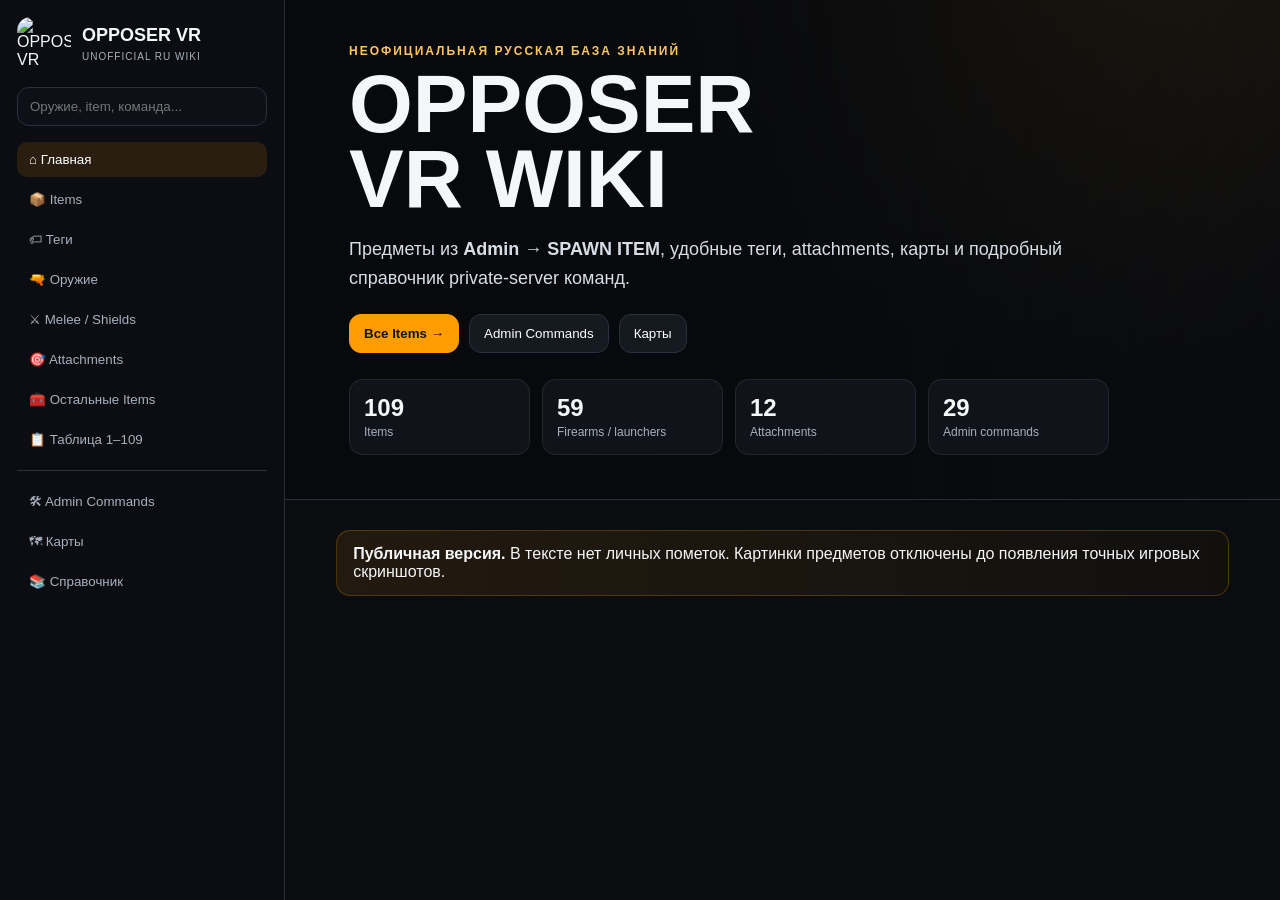
==== index.html @ bb2a06a8 "Add files via upload" ====
<!doctype html><html lang="ru"><head><meta charset="utf-8"><meta name="viewport" content="width=device-width,initial-scale=1"><meta name="description" content="Неофициальная русская OPPOSER VR Wiki: 109 items, теги, attachments, карты и подробный справочник Admin Commands."><title>OPPOSER VR Wiki</title><link rel="stylesheet" href="styles.css"></head><body>
<div class="mobilebar"><button id="menuBtn">☰</button><strong>OPPOSER VR WIKI</strong><input id="searchMobile" placeholder="Поиск"></div>
<div class="shell"><aside class="sidebar"><div class="brand"><img src="https://images.robipedia.com/icons/2886328901.png" alt="OPPOSER VR"><div><strong>OPPOSER VR</strong><small>UNOFFICIAL RU WIKI</small></div></div><button id="closeDrawer" class="btn mobile-close">Закрыть</button><div class="search"><input id="search" placeholder="Оружие, item, команда..."></div><nav class="nav"><button data-section="home">⌂ Главная</button><button data-section="items">📦 Items</button><button data-section="tags">🏷 Теги <span id="tagFilterBadge" class="nav-badge" hidden>0</span></button><button data-section="weapons">🔫 Оружие</button><button data-section="melee">⚔ Melee / Shields</button><button data-section="attachments">🎯 Attachments</button><button data-section="other">🧰 Остальные Items</button><button data-section="full">📋 Таблица 1–109</button><div class="sep"></div><button data-section="admin">🛠 Admin Commands</button><button data-section="maps">🗺 Карты</button><button data-section="guide">📚 Справочник</button></nav></aside><main class="main">
<section id="home" class="section active"><header class="hero"><div class="hero-content"><div class="kicker">НЕОФИЦИАЛЬНАЯ РУССКАЯ БАЗА ЗНАНИЙ</div><h1>OPPOSER<br>VR WIKI</h1><p class="lead">Предметы из <b>Admin → SPAWN ITEM</b>, удобные теги, attachments, карты и подробный справочник private-server команд.</p><div class="hero-actions"><button class="btn primary" data-goto="items">Все Items →</button><button class="btn" data-goto="admin">Admin Commands</button><button class="btn" data-goto="maps">Карты</button></div><div class="stats"><div class="stat"><b id="sTotal">109</b><span>Items</span></div><div class="stat"><b id="sFire">59</b><span>Firearms / launchers</span></div><div class="stat"><b id="sAttach">12</b><span>Attachments</span></div><div class="stat"><b id="sAdmin">29</b><span>Admin commands</span></div></div></div></header><div class="content"><div id="searchPanel" class="search-panel"><div class="section-head"><div><h2>Поиск</h2></div></div><div id="searchResults" class="grid"></div></div><div class="notice"><b>Публичная версия.</b> В тексте нет личных пометок. Картинки предметов отключены до появления точных игровых скриншотов.</div></div></section>
<section id="items" class="section"><div class="content"><div class="section-head"><div><h2>Все Items из SPAWN ITEM</h2><p>Быстрые теги работают как в ранней версии сайта: выбранные кнопки подсвечиваются оранжевым, а текущий фильтр всегда виден сверху.</p></div><div><b id="itemCount">109</b> найдено</div></div><div id="quickFilterBar" class="quick-filter-wrap"><div class="quick-filter-top"><div><b>Быстрые теги</b><div class="small muted">Можно выбрать несколько. Внутри одного типа работает ИЛИ, между типами — И.</div></div><button id="clearQuickFilters" class="btn btn-small">Сбросить</button></div><div id="categoryFilters" class="filters"></div><div id="detailFilters" class="filters secondary"></div><div id="quickFilterSummary" class="filter-summary"><span class="muted">Фильтр: Все items</span></div></div><div id="itemGrid" class="grid"></div></div></section>
<section id="tags" class="section"><div class="content"><div class="section-head"><div><h2>Все теги</h2><p>Та же система фильтра, но здесь отображаются все категории и подтипы сразу.</p></div></div><div id="tagPanel" class="quick-filter-wrap"><div class="quick-filter-top"><div><b>Выбрано</b><div id="selectedTagsText" class="small muted">ничего — показываются все items</div></div><button id="clearTagsPage" class="btn btn-small">Сбросить всё</button></div><div id="allTagCloud" class="tag-cloud"></div></div><div class="section-head"><div><h2 id="tagResultTitle" style="font-size:26px">Все предметы</h2></div><div><b id="tagResultCount">109 шт.</b></div></div><div id="tagResults" class="grid"></div></div></section>
<section id="weapons" class="section"><div class="content"><div class="section-head"><div><h2>Firearms / Launchers</h2><p>Огнестрельное, лазерное, тяжёлое и launcher-оружие.</p></div></div><div id="weaponGrid" class="grid"></div></div></section>
<section id="melee" class="section"><div class="content"><div class="section-head"><div><h2>Melee / Shields</h2></div></div><div id="meleeGrid" class="grid"></div></div></section>
<section id="attachments" class="section"><div class="content"><div class="section-head"><div><h2>Attachments</h2><p>Прицелы, глушители и остальные обвесы из игрового SPAWN ITEM.</p></div></div><div id="attachmentGrid" class="grid"></div></div></section>
<section id="other" class="section"><div class="content"><div class="section-head"><div><h2>Остальные Items</h2></div></div><div id="otherGrid" class="grid"></div></div></section>
<section id="full" class="section"><div class="content"><div class="section-head"><div><h2>Таблица 1–109</h2></div></div><div id="fullTable"></div></div></section>
<section id="admin" class="section"><div class="content"><div class="section-head"><div><h2>Admin Commands</h2><p>Все 29 команд. Нажми на команду — откроется мини-страница: что делает, что вводить и как использовать.</p></div><div><b id="adminCount">29</b> команд</div></div><div class="admin-help-banner"><b>Custom maps:</b> для <code>ADD CUSTOM MAP</code> нужен Asset ID публичной Roblox-модели. Подробная инструкция есть внутри карточки команды.</div><div id="adminGrid" class="admin-groups"></div></div></section>
<section id="maps" class="section"><div class="content"><div class="section-head"><div><h2>Карты</h2><p>Известные карты OPPOSER VR. На карточках возвращены изображения; если точное соответствие публичного скриншота карте не подтверждено, это прямо подписано.</p></div></div><div id="mapsGrid" class="grid map-grid"></div></div></section>
<section id="guide" class="section"><div class="content"><div class="section-head"><div><h2>Справочник</h2><p>Короткие объяснения игровых терминов и ссылки на источники.</p></div></div><div id="explainGrid" class="grid"></div><div class="section-head" style="margin-top:30px"><div><h2 style="font-size:26px">Источники</h2></div></div><div id="sourceLinks" class="source-links"></div></div></section>
</main></div>
<div id="itemModal" class="modal"><div class="modal-box"><button class="modal-close" data-close="itemModal">✕</button><div id="itemModalContent"></div></div></div>
<div id="commandModal" class="modal"><div class="modal-box command-modal"><button class="modal-close" data-close="commandModal">✕</button><div id="commandModalContent"></div></div></div>
<script src="data.js"></script><script src="app.js"></script></body></html>
---- styles.css ----
:root{--bg:#0a0c10;--panel:#12161d;--panel2:#171c25;--line:#29313e;--text:#f4f6f8;--muted:#a7b0bd;--orange:#ff9d00;--orange2:#ffc45c;--blue:#77d9ff;--green:#7ddb9a;--red:#ff8181;--shadow:0 18px 54px rgba(0,0,0,.38)}*{box-sizing:border-box}html{scroll-behavior:smooth}body{margin:0;background:radial-gradient(circle at 85% -10%,rgba(255,157,0,.12),transparent 32%),var(--bg);color:var(--text);font-family:Inter,Segoe UI,Arial,sans-serif}a{color:#9ee4ff}.shell{display:grid;grid-template-columns:285px 1fr;min-height:100vh}.sidebar{height:100vh;position:sticky;top:0;background:rgba(12,14,18,.97);border-right:1px solid var(--line);padding:17px;overflow:auto;z-index:30}.brand{display:flex;gap:11px;align-items:center}.brand img{width:54px;height:54px;border-radius:14px}.brand strong{display:block;font-size:18px}.brand small{color:var(--muted);font-size:10px;letter-spacing:1px}.search{margin:16px 0}.search input,.mobilebar input{width:100%;background:#0d1117;border:1px solid var(--line);color:#fff;padding:11px 12px;border-radius:12px;outline:none}.search input:focus{border-color:var(--orange)}.nav{display:grid;gap:5px}.nav button{border:0;background:transparent;color:var(--muted);padding:10px 12px;text-align:left;border-radius:10px;cursor:pointer}.nav button:hover,.nav button.active{background:rgba(255,157,0,.12);color:#fff}.nav-badge{float:right;background:var(--orange);color:#111;border-radius:999px;padding:1px 6px;font-size:10px;font-weight:900}.sep{height:1px;background:var(--line);margin:8px 0}.main{min-width:0}.section{display:none}.section.active{display:block}.hero{min-height:430px;position:relative;display:flex;align-items:flex-end;padding:44px clamp(20px,5vw,70px);overflow:hidden;border-bottom:1px solid var(--line)}.hero:before{content:'';position:absolute;inset:0;background:linear-gradient(90deg,rgba(7,9,12,.98),rgba(7,9,12,.78) 48%,rgba(7,9,12,.25)),url('https://images.robipedia.com/screenshots/2886328901/1.png') center/cover no-repeat}.hero-content{position:relative;max-width:850px}.kicker{font-size:12px;letter-spacing:2px;color:var(--orange2);font-weight:800}.hero h1{font-size:clamp(42px,7vw,82px);line-height:.92;margin:8px 0 14px}.lead{font-size:18px;line-height:1.6;color:#d7dde6;max-width:760px}.hero-actions{display:flex;flex-wrap:wrap;gap:10px;margin-top:22px}.btn{display:inline-flex;align-items:center;border:1px solid var(--line);background:#151a21;color:#fff;padding:11px 14px;border-radius:12px;cursor:pointer;text-decoration:none}.btn.primary{background:var(--orange);color:#111;border-color:var(--orange);font-weight:800}.btn-small{padding:8px 10px;font-size:12px}.mobile-close{display:none}.stats{display:grid;grid-template-columns:repeat(4,1fr);gap:12px;margin-top:26px}.stat{background:rgba(18,22,29,.86);padding:14px;border:1px solid rgba(255,255,255,.08);border-radius:14px}.stat b{display:block;font-size:24px}.stat span{color:var(--muted);font-size:12px}.content{padding:30px clamp(18px,4vw,56px) 68px;max-width:1600px;margin:auto}.notice,.admin-help-banner{padding:14px 16px;border-radius:14px;background:linear-gradient(90deg,rgba(255,157,0,.1),rgba(255,157,0,.03));border:1px solid rgba(255,157,0,.24);margin:0 0 18px}.section-head{display:flex;justify-content:space-between;gap:16px;align-items:flex-end;margin-bottom:18px}.section-head h2{margin:0;font-size:34px}.section-head p{margin:6px 0 0;color:var(--muted);max-width:850px}.grid{display:grid;grid-template-columns:repeat(auto-fill,minmax(230px,1fr));gap:14px}.card{background:linear-gradient(180deg,#171b24,#11151c);border:1px solid var(--line);border-radius:18px;padding:16px;box-shadow:0 8px 30px rgba(0,0,0,.12)}.clickable{cursor:pointer}.clickable:hover{border-color:#445064;transform:translateY(-1px)}.tags{display:flex;flex-wrap:wrap;gap:8px}.tag{display:inline-flex;padding:5px 8px;border-radius:999px;background:rgba(255,157,0,.12);color:#ffcf7b;font-size:11px;font-weight:700}.tag.blue{background:rgba(119,217,255,.12);color:#bcefff}.tag.green{background:rgba(125,219,154,.12);color:#bff2ce}.tag.gray{background:rgba(200,210,223,.10);color:#d2d8e1}.card h3{margin:10px 0 8px;font-size:18px}.card p{margin:0;color:var(--muted);font-size:13px;line-height:1.55}.small{font-size:12px}.muted{color:var(--muted)}.filters{display:flex;flex-wrap:wrap;gap:8px;margin-top:12px}.filter-btn,.tag-btn{border:1px solid #344052;background:#111720;color:#bcd1e8;padding:9px 12px;border-radius:999px;cursor:pointer}.filter-btn:hover,.tag-btn:hover{border-color:#5c6a7e;color:#fff}.filter-btn.selected,.tag-btn.selected{background:var(--orange);color:#111;border-color:var(--orange);font-weight:800}.filters.secondary{padding-top:8px;border-top:1px solid var(--line)}.quick-filter-wrap{position:sticky;top:0;z-index:12;background:rgba(10,12,16,.94);backdrop-filter:blur(12px);border:1px solid var(--line);border-radius:16px;padding:14px;margin-bottom:18px;box-shadow:0 12px 32px rgba(0,0,0,.22)}.quick-filter-top{display:flex;justify-content:space-between;gap:14px;align-items:center}.filter-summary{display:flex;flex-wrap:wrap;gap:8px;align-items:center;margin-top:12px;min-height:28px}.selected-chip{border:1px solid rgba(255,157,0,.35);background:rgba(255,157,0,.12);color:#ffd083;border-radius:999px;padding:6px 9px;cursor:pointer}.selected-chip b{margin-left:7px}.tag-cloud{display:flex;flex-wrap:wrap;gap:8px;margin-top:12px}.list-table{width:100%;border-collapse:collapse;background:#12161d;border:1px solid var(--line);border-radius:16px;overflow:hidden}.list-table th,.list-table td{padding:10px 12px;border-bottom:1px solid var(--line);text-align:left}.list-table th{color:#fff;background:#171b24}.list-table td{color:var(--muted);font-size:13px}.admin-groups{display:grid;gap:18px}.admin-group{background:#11161e;border:1px solid var(--line);border-radius:18px;padding:15px}.admin-group-head{display:flex;align-items:center;justify-content:space-between;gap:10px}.admin-group-head h3{margin:0}.admin-command-list{display:grid;grid-template-columns:repeat(auto-fill,minmax(300px,1fr));gap:10px;margin-top:12px}.admin-command{border:1px solid #2c3542;background:#0e131a;border-radius:14px;padding:12px;display:grid;gap:8px}.admin-command-top{display:flex;justify-content:space-between;gap:8px;align-items:start}.admin-command code{color:#ffd07c;font-weight:800}.admin-command p{margin:0;color:var(--muted);font-size:12px;line-height:1.45}.command-actions{display:flex;gap:7px}.copy-command,.more-command{border:1px solid #354154;background:#151b24;color:#dce8f6;border-radius:9px;padding:6px 8px;cursor:pointer;font-size:11px}.verify-badge{font-size:10px;padding:4px 7px;border-radius:999px}.verify-badge.verified{background:rgba(125,219,154,.12);color:#bff2ce}.verify-badge.partial{background:rgba(255,193,92,.12);color:#ffd58b}.map-grid{grid-template-columns:repeat(auto-fill,minmax(285px,1fr))}.map-cover{height:175px;border-radius:13px;overflow:hidden;border:1px solid var(--line);background:#10141b;margin-bottom:10px;position:relative}.map-cover img{width:100%;height:100%;object-fit:cover}.map-cover img.error{display:none}.map-image-fallback{display:none;position:absolute;inset:0;place-items:center;color:var(--muted);background:#10141b}.map-cover.failed .map-image-fallback{display:grid}.image-note{font-size:10px;color:#8993a2;margin-top:8px}.source-links{display:grid;gap:8px}.source-links a{background:#11161e;border:1px solid var(--line);padding:12px 14px;border-radius:12px;text-decoration:none}.search-panel{display:none;margin-bottom:18px}.search-panel.active{display:block}.mobilebar{display:none}.modal{position:fixed;inset:0;background:rgba(0,0,0,.75);display:none;align-items:center;justify-content:center;padding:18px;z-index:100}.modal.open{display:flex}.modal-box{width:min(850px,100%);max-height:90vh;overflow:auto;background:#141921;border:1px solid #343b49;border-radius:22px;padding:22px;box-shadow:var(--shadow)}.command-modal{width:min(950px,100%)}.modal-close{float:right;border:0;background:#232934;color:#fff;width:34px;height:34px;border-radius:10px;cursor:pointer}.detail{display:grid;grid-template-columns:190px 1fr;gap:10px;padding:10px 0;border-top:1px solid var(--line)}.command-steps{counter-reset:step;display:grid;gap:9px;margin:12px 0}.command-step{counter-increment:step;background:#0f141b;border:1px solid #29313e;border-radius:12px;padding:10px 12px}.command-step:before{content:counter(step);display:inline-grid;place-items:center;width:24px;height:24px;border-radius:50%;background:var(--orange);color:#111;font-weight:900;margin-right:9px}.codebox{font-family:Consolas,monospace;background:#0c1016;border:1px solid var(--line);padding:10px 12px;border-radius:10px;word-break:break-all}.callout{background:rgba(119,217,255,.08);border:1px solid rgba(119,217,255,.2);padding:12px 14px;border-radius:12px;margin-top:12px}.mobilebar{display:none}@media(max-width:930px){.shell{display:block}.sidebar{display:none}.mobilebar{display:flex;position:sticky;top:0;z-index:50;background:rgba(12,14,18,.96);border-bottom:1px solid var(--line);padding:10px 12px;align-items:center;gap:10px}.mobilebar button{background:#1b1f29;border:1px solid var(--line);color:#fff;border-radius:10px;padding:8px 10px}.mobilebar strong{flex:1}.mobilebar input{width:130px}.stats{grid-template-columns:repeat(2,1fr)}.drawer{display:block!important;position:fixed!important;left:0;top:0;width:285px;box-shadow:20px 0 60px #000}.mobile-close{display:inline-flex}.quick-filter-wrap{top:52px}.admin-command-list{grid-template-columns:1fr}}@media(max-width:640px){.grid{grid-template-columns:1fr}.section-head{display:block}.section-head h2{font-size:28px}.detail{grid-template-columns:1fr}.quick-filter-top{align-items:flex-start}.map-grid{grid-template-columns:1fr}}
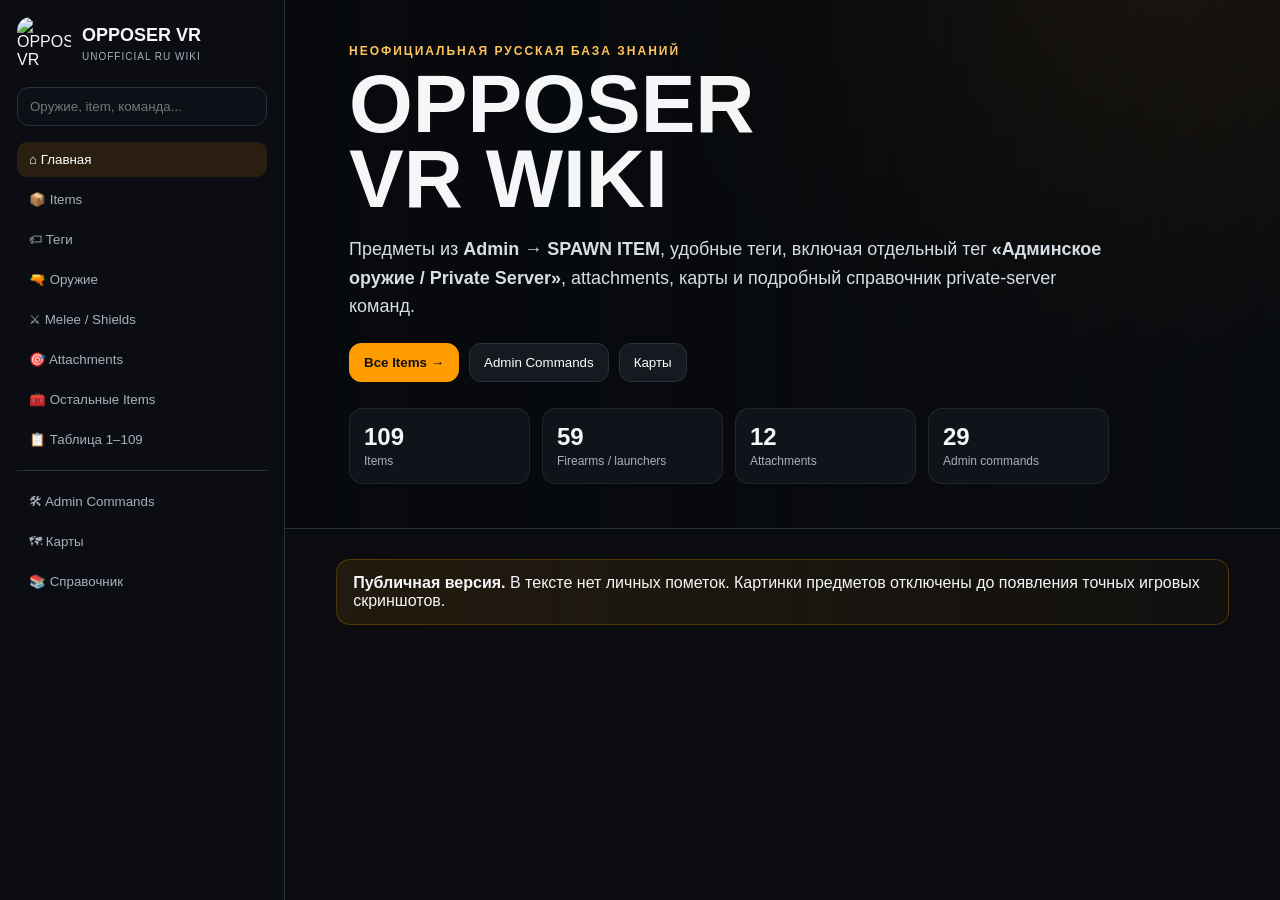
==== commit 8389f708: "Add files via upload" ====
--- a/index.html
+++ b/index.html
@@ -1,7 +1,7 @@
 <!doctype html><html lang="ru"><head><meta charset="utf-8"><meta name="viewport" content="width=device-width,initial-scale=1"><meta name="description" content="Неофициальная русская OPPOSER VR Wiki: 109 items, теги, attachments, карты и подробный справочник Admin Commands."><title>OPPOSER VR Wiki</title><link rel="stylesheet" href="styles.css"></head><body>
 <div class="mobilebar"><button id="menuBtn">☰</button><strong>OPPOSER VR WIKI</strong><input id="searchMobile" placeholder="Поиск"></div>
 <div class="shell"><aside class="sidebar"><div class="brand"><img src="https://images.robipedia.com/icons/2886328901.png" alt="OPPOSER VR"><div><strong>OPPOSER VR</strong><small>UNOFFICIAL RU WIKI</small></div></div><button id="closeDrawer" class="btn mobile-close">Закрыть</button><div class="search"><input id="search" placeholder="Оружие, item, команда..."></div><nav class="nav"><button data-section="home">⌂ Главная</button><button data-section="items">📦 Items</button><button data-section="tags">🏷 Теги <span id="tagFilterBadge" class="nav-badge" hidden>0</span></button><button data-section="weapons">🔫 Оружие</button><button data-section="melee">⚔ Melee / Shields</button><button data-section="attachments">🎯 Attachments</button><button data-section="other">🧰 Остальные Items</button><button data-section="full">📋 Таблица 1–109</button><div class="sep"></div><button data-section="admin">🛠 Admin Commands</button><button data-section="maps">🗺 Карты</button><button data-section="guide">📚 Справочник</button></nav></aside><main class="main">
-<section id="home" class="section active"><header class="hero"><div class="hero-content"><div class="kicker">НЕОФИЦИАЛЬНАЯ РУССКАЯ БАЗА ЗНАНИЙ</div><h1>OPPOSER<br>VR WIKI</h1><p class="lead">Предметы из <b>Admin → SPAWN ITEM</b>, удобные теги, attachments, карты и подробный справочник private-server команд.</p><div class="hero-actions"><button class="btn primary" data-goto="items">Все Items →</button><button class="btn" data-goto="admin">Admin Commands</button><button class="btn" data-goto="maps">Карты</button></div><div class="stats"><div class="stat"><b id="sTotal">109</b><span>Items</span></div><div class="stat"><b id="sFire">59</b><span>Firearms / launchers</span></div><div class="stat"><b id="sAttach">12</b><span>Attachments</span></div><div class="stat"><b id="sAdmin">29</b><span>Admin commands</span></div></div></div></header><div class="content"><div id="searchPanel" class="search-panel"><div class="section-head"><div><h2>Поиск</h2></div></div><div id="searchResults" class="grid"></div></div><div class="notice"><b>Публичная версия.</b> В тексте нет личных пометок. Картинки предметов отключены до появления точных игровых скриншотов.</div></div></section>
+<section id="home" class="section active"><header class="hero"><div class="hero-content"><div class="kicker">НЕОФИЦИАЛЬНАЯ РУССКАЯ БАЗА ЗНАНИЙ</div><h1>OPPOSER<br>VR WIKI</h1><p class="lead">Предметы из <b>Admin → SPAWN ITEM</b>, удобные теги, включая отдельный тег <b>«Админское оружие / Private Server»</b>, attachments, карты и подробный справочник private-server команд.</p><div class="hero-actions"><button class="btn primary" data-goto="items">Все Items →</button><button class="btn" data-goto="admin">Admin Commands</button><button class="btn" data-goto="maps">Карты</button></div><div class="stats"><div class="stat"><b id="sTotal">109</b><span>Items</span></div><div class="stat"><b id="sFire">59</b><span>Firearms / launchers</span></div><div class="stat"><b id="sAttach">12</b><span>Attachments</span></div><div class="stat"><b id="sAdmin">29</b><span>Admin commands</span></div></div></div></header><div class="content"><div id="searchPanel" class="search-panel"><div class="section-head"><div><h2>Поиск</h2></div></div><div id="searchResults" class="grid"></div></div><div class="notice"><b>Публичная версия.</b> В тексте нет личных пометок. Картинки предметов отключены до появления точных игровых скриншотов.</div></div></section>
 <section id="items" class="section"><div class="content"><div class="section-head"><div><h2>Все Items из SPAWN ITEM</h2><p>Быстрые теги работают как в ранней версии сайта: выбранные кнопки подсвечиваются оранжевым, а текущий фильтр всегда виден сверху.</p></div><div><b id="itemCount">109</b> найдено</div></div><div id="quickFilterBar" class="quick-filter-wrap"><div class="quick-filter-top"><div><b>Быстрые теги</b><div class="small muted">Можно выбрать несколько. Внутри одного типа работает ИЛИ, между типами — И.</div></div><button id="clearQuickFilters" class="btn btn-small">Сбросить</button></div><div id="categoryFilters" class="filters"></div><div id="detailFilters" class="filters secondary"></div><div id="quickFilterSummary" class="filter-summary"><span class="muted">Фильтр: Все items</span></div></div><div id="itemGrid" class="grid"></div></div></section>
 <section id="tags" class="section"><div class="content"><div class="section-head"><div><h2>Все теги</h2><p>Та же система фильтра, но здесь отображаются все категории и подтипы сразу.</p></div></div><div id="tagPanel" class="quick-filter-wrap"><div class="quick-filter-top"><div><b>Выбрано</b><div id="selectedTagsText" class="small muted">ничего — показываются все items</div></div><button id="clearTagsPage" class="btn btn-small">Сбросить всё</button></div><div id="allTagCloud" class="tag-cloud"></div></div><div class="section-head"><div><h2 id="tagResultTitle" style="font-size:26px">Все предметы</h2></div><div><b id="tagResultCount">109 шт.</b></div></div><div id="tagResults" class="grid"></div></div></section>
 <section id="weapons" class="section"><div class="content"><div class="section-head"><div><h2>Firearms / Launchers</h2><p>Огнестрельное, лазерное, тяжёлое и launcher-оружие.</p></div></div><div id="weaponGrid" class="grid"></div></div></section>
--- a/styles.css
+++ b/styles.css
@@ -1,2 +1,4 @@
 
 :root{--bg:#0a0c10;--panel:#12161d;--panel2:#171c25;--line:#29313e;--text:#f4f6f8;--muted:#a7b0bd;--orange:#ff9d00;--orange2:#ffc45c;--blue:#77d9ff;--green:#7ddb9a;--red:#ff8181;--shadow:0 18px 54px rgba(0,0,0,.38)}*{box-sizing:border-box}html{scroll-behavior:smooth}body{margin:0;background:radial-gradient(circle at 85% -10%,rgba(255,157,0,.12),transparent 32%),var(--bg);color:var(--text);font-family:Inter,Segoe UI,Arial,sans-serif}a{color:#9ee4ff}.shell{display:grid;grid-template-columns:285px 1fr;min-height:100vh}.sidebar{height:100vh;position:sticky;top:0;background:rgba(12,14,18,.97);border-right:1px solid var(--line);padding:17px;overflow:auto;z-index:30}.brand{display:flex;gap:11px;align-items:center}.brand img{width:54px;height:54px;border-radius:14px}.brand strong{display:block;font-size:18px}.brand small{color:var(--muted);font-size:10px;letter-spacing:1px}.search{margin:16px 0}.search input,.mobilebar input{width:100%;background:#0d1117;border:1px solid var(--line);color:#fff;padding:11px 12px;border-radius:12px;outline:none}.search input:focus{border-color:var(--orange)}.nav{display:grid;gap:5px}.nav button{border:0;background:transparent;color:var(--muted);padding:10px 12px;text-align:left;border-radius:10px;cursor:pointer}.nav button:hover,.nav button.active{background:rgba(255,157,0,.12);color:#fff}.nav-badge{float:right;background:var(--orange);color:#111;border-radius:999px;padding:1px 6px;font-size:10px;font-weight:900}.sep{height:1px;background:var(--line);margin:8px 0}.main{min-width:0}.section{display:none}.section.active{display:block}.hero{min-height:430px;position:relative;display:flex;align-items:flex-end;padding:44px clamp(20px,5vw,70px);overflow:hidden;border-bottom:1px solid var(--line)}.hero:before{content:'';position:absolute;inset:0;background:linear-gradient(90deg,rgba(7,9,12,.98),rgba(7,9,12,.78) 48%,rgba(7,9,12,.25)),url('https://images.robipedia.com/screenshots/2886328901/1.png') center/cover no-repeat}.hero-content{position:relative;max-width:850px}.kicker{font-size:12px;letter-spacing:2px;color:var(--orange2);font-weight:800}.hero h1{font-size:clamp(42px,7vw,82px);line-height:.92;margin:8px 0 14px}.lead{font-size:18px;line-height:1.6;color:#d7dde6;max-width:760px}.hero-actions{display:flex;flex-wrap:wrap;gap:10px;margin-top:22px}.btn{display:inline-flex;align-items:center;border:1px solid var(--line);background:#151a21;color:#fff;padding:11px 14px;border-radius:12px;cursor:pointer;text-decoration:none}.btn.primary{background:var(--orange);color:#111;border-color:var(--orange);font-weight:800}.btn-small{padding:8px 10px;font-size:12px}.mobile-close{display:none}.stats{display:grid;grid-template-columns:repeat(4,1fr);gap:12px;margin-top:26px}.stat{background:rgba(18,22,29,.86);padding:14px;border:1px solid rgba(255,255,255,.08);border-radius:14px}.stat b{display:block;font-size:24px}.stat span{color:var(--muted);font-size:12px}.content{padding:30px clamp(18px,4vw,56px) 68px;max-width:1600px;margin:auto}.notice,.admin-help-banner{padding:14px 16px;border-radius:14px;background:linear-gradient(90deg,rgba(255,157,0,.1),rgba(255,157,0,.03));border:1px solid rgba(255,157,0,.24);margin:0 0 18px}.section-head{display:flex;justify-content:space-between;gap:16px;align-items:flex-end;margin-bottom:18px}.section-head h2{margin:0;font-size:34px}.section-head p{margin:6px 0 0;color:var(--muted);max-width:850px}.grid{display:grid;grid-template-columns:repeat(auto-fill,minmax(230px,1fr));gap:14px}.card{background:linear-gradient(180deg,#171b24,#11151c);border:1px solid var(--line);border-radius:18px;padding:16px;box-shadow:0 8px 30px rgba(0,0,0,.12)}.clickable{cursor:pointer}.clickable:hover{border-color:#445064;transform:translateY(-1px)}.tags{display:flex;flex-wrap:wrap;gap:8px}.tag{display:inline-flex;padding:5px 8px;border-radius:999px;background:rgba(255,157,0,.12);color:#ffcf7b;font-size:11px;font-weight:700}.tag.blue{background:rgba(119,217,255,.12);color:#bcefff}.tag.green{background:rgba(125,219,154,.12);color:#bff2ce}.tag.gray{background:rgba(200,210,223,.10);color:#d2d8e1}.card h3{margin:10px 0 8px;font-size:18px}.card p{margin:0;color:var(--muted);font-size:13px;line-height:1.55}.small{font-size:12px}.muted{color:var(--muted)}.filters{display:flex;flex-wrap:wrap;gap:8px;margin-top:12px}.filter-btn,.tag-btn{border:1px solid #344052;background:#111720;color:#bcd1e8;padding:9px 12px;border-radius:999px;cursor:pointer}.filter-btn:hover,.tag-btn:hover{border-color:#5c6a7e;color:#fff}.filter-btn.selected,.tag-btn.selected{background:var(--orange);color:#111;border-color:var(--orange);font-weight:800}.filters.secondary{padding-top:8px;border-top:1px solid var(--line)}.quick-filter-wrap{position:sticky;top:0;z-index:12;background:rgba(10,12,16,.94);backdrop-filter:blur(12px);border:1px solid var(--line);border-radius:16px;padding:14px;margin-bottom:18px;box-shadow:0 12px 32px rgba(0,0,0,.22)}.quick-filter-top{display:flex;justify-content:space-between;gap:14px;align-items:center}.filter-summary{display:flex;flex-wrap:wrap;gap:8px;align-items:center;margin-top:12px;min-height:28px}.selected-chip{border:1px solid rgba(255,157,0,.35);background:rgba(255,157,0,.12);color:#ffd083;border-radius:999px;padding:6px 9px;cursor:pointer}.selected-chip b{margin-left:7px}.tag-cloud{display:flex;flex-wrap:wrap;gap:8px;margin-top:12px}.list-table{width:100%;border-collapse:collapse;background:#12161d;border:1px solid var(--line);border-radius:16px;overflow:hidden}.list-table th,.list-table td{padding:10px 12px;border-bottom:1px solid var(--line);text-align:left}.list-table th{color:#fff;background:#171b24}.list-table td{color:var(--muted);font-size:13px}.admin-groups{display:grid;gap:18px}.admin-group{background:#11161e;border:1px solid var(--line);border-radius:18px;padding:15px}.admin-group-head{display:flex;align-items:center;justify-content:space-between;gap:10px}.admin-group-head h3{margin:0}.admin-command-list{display:grid;grid-template-columns:repeat(auto-fill,minmax(300px,1fr));gap:10px;margin-top:12px}.admin-command{border:1px solid #2c3542;background:#0e131a;border-radius:14px;padding:12px;display:grid;gap:8px}.admin-command-top{display:flex;justify-content:space-between;gap:8px;align-items:start}.admin-command code{color:#ffd07c;font-weight:800}.admin-command p{margin:0;color:var(--muted);font-size:12px;line-height:1.45}.command-actions{display:flex;gap:7px}.copy-command,.more-command{border:1px solid #354154;background:#151b24;color:#dce8f6;border-radius:9px;padding:6px 8px;cursor:pointer;font-size:11px}.verify-badge{font-size:10px;padding:4px 7px;border-radius:999px}.verify-badge.verified{background:rgba(125,219,154,.12);color:#bff2ce}.verify-badge.partial{background:rgba(255,193,92,.12);color:#ffd58b}.map-grid{grid-template-columns:repeat(auto-fill,minmax(285px,1fr))}.map-cover{height:175px;border-radius:13px;overflow:hidden;border:1px solid var(--line);background:#10141b;margin-bottom:10px;position:relative}.map-cover img{width:100%;height:100%;object-fit:cover}.map-cover img.error{display:none}.map-image-fallback{display:none;position:absolute;inset:0;place-items:center;color:var(--muted);background:#10141b}.map-cover.failed .map-image-fallback{display:grid}.image-note{font-size:10px;color:#8993a2;margin-top:8px}.source-links{display:grid;gap:8px}.source-links a{background:#11161e;border:1px solid var(--line);padding:12px 14px;border-radius:12px;text-decoration:none}.search-panel{display:none;margin-bottom:18px}.search-panel.active{display:block}.mobilebar{display:none}.modal{position:fixed;inset:0;background:rgba(0,0,0,.75);display:none;align-items:center;justify-content:center;padding:18px;z-index:100}.modal.open{display:flex}.modal-box{width:min(850px,100%);max-height:90vh;overflow:auto;background:#141921;border:1px solid #343b49;border-radius:22px;padding:22px;box-shadow:var(--shadow)}.command-modal{width:min(950px,100%)}.modal-close{float:right;border:0;background:#232934;color:#fff;width:34px;height:34px;border-radius:10px;cursor:pointer}.detail{display:grid;grid-template-columns:190px 1fr;gap:10px;padding:10px 0;border-top:1px solid var(--line)}.command-steps{counter-reset:step;display:grid;gap:9px;margin:12px 0}.command-step{counter-increment:step;background:#0f141b;border:1px solid #29313e;border-radius:12px;padding:10px 12px}.command-step:before{content:counter(step);display:inline-grid;place-items:center;width:24px;height:24px;border-radius:50%;background:var(--orange);color:#111;font-weight:900;margin-right:9px}.codebox{font-family:Consolas,monospace;background:#0c1016;border:1px solid var(--line);padding:10px 12px;border-radius:10px;word-break:break-all}.callout{background:rgba(119,217,255,.08);border:1px solid rgba(119,217,255,.2);padding:12px 14px;border-radius:12px;margin-top:12px}.mobilebar{display:none}@media(max-width:930px){.shell{display:block}.sidebar{display:none}.mobilebar{display:flex;position:sticky;top:0;z-index:50;background:rgba(12,14,18,.96);border-bottom:1px solid var(--line);padding:10px 12px;align-items:center;gap:10px}.mobilebar button{background:#1b1f29;border:1px solid var(--line);color:#fff;border-radius:10px;padding:8px 10px}.mobilebar strong{flex:1}.mobilebar input{width:130px}.stats{grid-template-columns:repeat(2,1fr)}.drawer{display:block!important;position:fixed!important;left:0;top:0;width:285px;box-shadow:20px 0 60px #000}.mobile-close{display:inline-flex}.quick-filter-wrap{top:52px}.admin-command-list{grid-template-columns:1fr}}@media(max-width:640px){.grid{grid-template-columns:1fr}.section-head{display:block}.section-head h2{font-size:28px}.detail{grid-template-columns:1fr}.quick-filter-top{align-items:flex-start}.map-grid{grid-template-columns:1fr}}
+
+.admin-tag{background:rgba(255,86,86,.14)!important;color:#ffb2b2!important;border:1px solid rgba(255,86,86,.35)!important;font-weight:800!important}.admin-item{border-color:rgba(255,86,86,.30)!important}.admin-note{margin-top:8px!important;color:#ff9a9a!important;font-size:12px!important;font-weight:700}.admin-banner{display:inline-flex;margin:0 0 10px;padding:7px 10px;border-radius:999px;background:rgba(255,86,86,.14);border:1px solid rgba(255,86,86,.35);color:#ffb2b2;font-size:12px;font-weight:900;letter-spacing:.5px}
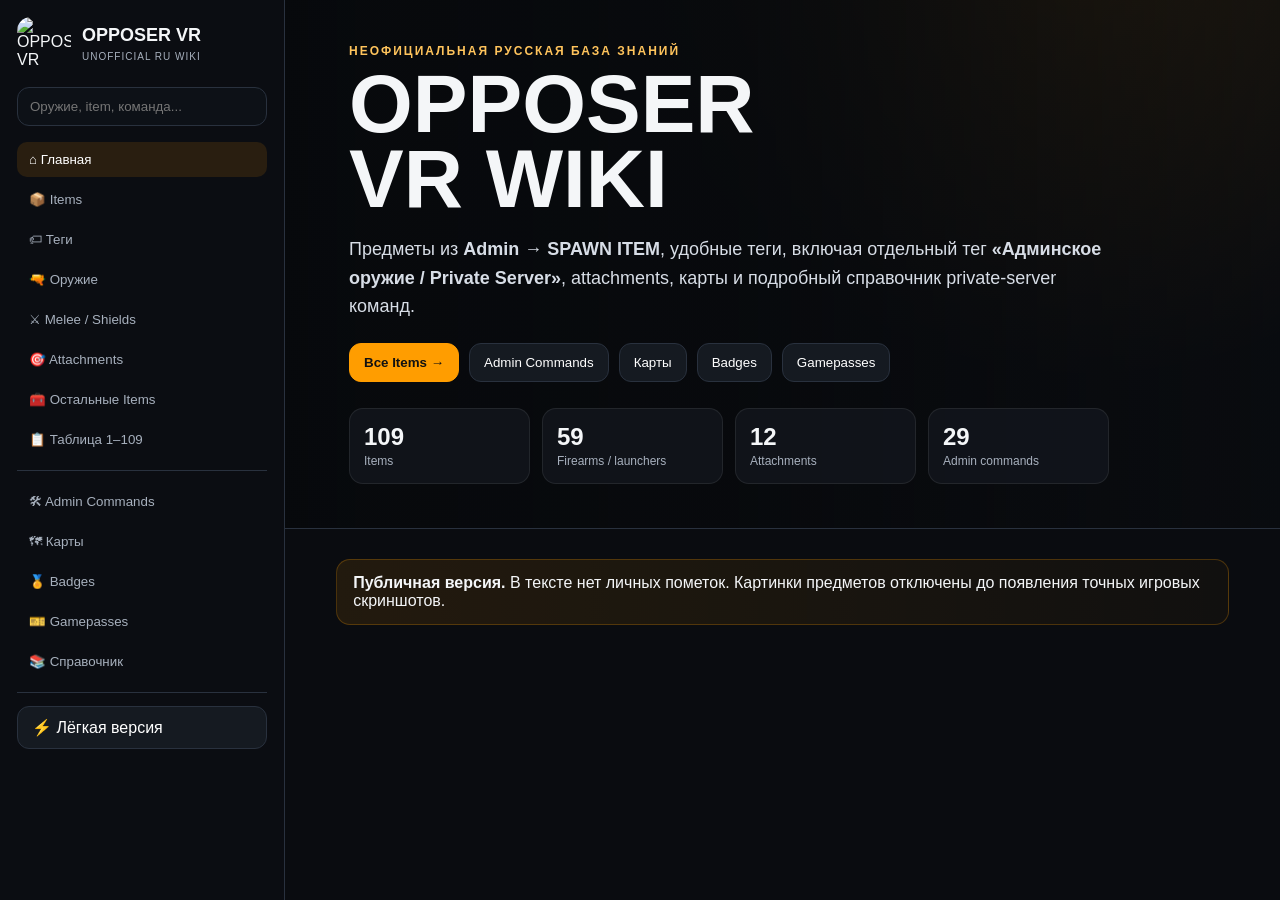
==== commit 387d5e66: "Add files via upload" ====
--- a/index.html
+++ b/index.html
@@ -1,7 +1,7 @@
-<!doctype html><html lang="ru"><head><meta charset="utf-8"><meta name="viewport" content="width=device-width,initial-scale=1"><meta name="description" content="Неофициальная русская OPPOSER VR Wiki: 109 items, теги, attachments, карты и подробный справочник Admin Commands."><title>OPPOSER VR Wiki</title><link rel="stylesheet" href="styles.css"></head><body>
+<!doctype html><html lang="ru"><head><meta charset="utf-8"><meta name="viewport" content="width=device-width,initial-scale=1"><meta http-equiv="X-UA-Compatible" content="IE=edge"><meta name="description" content="Неофициальная русская OPPOSER VR Wiki: 109 items, теги, attachments, карты, badges, gamepasses и справочник Admin Commands."><title>OPPOSER VR Wiki</title><link rel="stylesheet" href="styles.css"></head><body>
 <div class="mobilebar"><button id="menuBtn">☰</button><strong>OPPOSER VR WIKI</strong><input id="searchMobile" placeholder="Поиск"></div>
-<div class="shell"><aside class="sidebar"><div class="brand"><img src="https://images.robipedia.com/icons/2886328901.png" alt="OPPOSER VR"><div><strong>OPPOSER VR</strong><small>UNOFFICIAL RU WIKI</small></div></div><button id="closeDrawer" class="btn mobile-close">Закрыть</button><div class="search"><input id="search" placeholder="Оружие, item, команда..."></div><nav class="nav"><button data-section="home">⌂ Главная</button><button data-section="items">📦 Items</button><button data-section="tags">🏷 Теги <span id="tagFilterBadge" class="nav-badge" hidden>0</span></button><button data-section="weapons">🔫 Оружие</button><button data-section="melee">⚔ Melee / Shields</button><button data-section="attachments">🎯 Attachments</button><button data-section="other">🧰 Остальные Items</button><button data-section="full">📋 Таблица 1–109</button><div class="sep"></div><button data-section="admin">🛠 Admin Commands</button><button data-section="maps">🗺 Карты</button><button data-section="guide">📚 Справочник</button></nav></aside><main class="main">
-<section id="home" class="section active"><header class="hero"><div class="hero-content"><div class="kicker">НЕОФИЦИАЛЬНАЯ РУССКАЯ БАЗА ЗНАНИЙ</div><h1>OPPOSER<br>VR WIKI</h1><p class="lead">Предметы из <b>Admin → SPAWN ITEM</b>, удобные теги, включая отдельный тег <b>«Админское оружие / Private Server»</b>, attachments, карты и подробный справочник private-server команд.</p><div class="hero-actions"><button class="btn primary" data-goto="items">Все Items →</button><button class="btn" data-goto="admin">Admin Commands</button><button class="btn" data-goto="maps">Карты</button></div><div class="stats"><div class="stat"><b id="sTotal">109</b><span>Items</span></div><div class="stat"><b id="sFire">59</b><span>Firearms / launchers</span></div><div class="stat"><b id="sAttach">12</b><span>Attachments</span></div><div class="stat"><b id="sAdmin">29</b><span>Admin commands</span></div></div></div></header><div class="content"><div id="searchPanel" class="search-panel"><div class="section-head"><div><h2>Поиск</h2></div></div><div id="searchResults" class="grid"></div></div><div class="notice"><b>Публичная версия.</b> В тексте нет личных пометок. Картинки предметов отключены до появления точных игровых скриншотов.</div></div></section>
+<div class="shell"><aside class="sidebar"><div class="brand"><img src="https://images.robipedia.com/icons/2886328901.png" alt="OPPOSER VR"><div><strong>OPPOSER VR</strong><small>UNOFFICIAL RU WIKI</small></div></div><button id="closeDrawer" class="btn mobile-close">Закрыть</button><div class="search"><input id="search" placeholder="Оружие, item, команда..."></div><nav class="nav"><button data-section="home">⌂ Главная</button><button data-section="items">📦 Items</button><button data-section="tags">🏷 Теги <span id="tagFilterBadge" class="nav-badge" style="display:none">0</span></button><button data-section="weapons">🔫 Оружие</button><button data-section="melee">⚔ Melee / Shields</button><button data-section="attachments">🎯 Attachments</button><button data-section="other">🧰 Остальные Items</button><button data-section="full">📋 Таблица 1–109</button><div class="sep"></div><button data-section="admin">🛠 Admin Commands</button><button data-section="maps">🗺 Карты</button><button data-section="badges">🏅 Badges</button><button data-section="passes">🎫 Gamepasses</button><button data-section="guide">📚 Справочник</button><div class="sep"></div><a id="liteLink" class="btn" href="lite.html">⚡ Лёгкая версия</a></nav></aside><main class="main">
+<section id="home" class="section active"><header class="hero"><div class="hero-content"><div class="kicker">НЕОФИЦИАЛЬНАЯ РУССКАЯ БАЗА ЗНАНИЙ</div><h1>OPPOSER<br>VR WIKI</h1><p class="lead">Предметы из <b>Admin → SPAWN ITEM</b>, удобные теги, включая отдельный тег <b>«Админское оружие / Private Server»</b>, attachments, карты и подробный справочник private-server команд.</p><div class="hero-actions"><button class="btn primary" data-goto="items">Все Items →</button><button class="btn" data-goto="admin">Admin Commands</button><button class="btn" data-goto="maps">Карты</button><button class="btn" data-goto="badges">Badges</button><button class="btn" data-goto="passes">Gamepasses</button></div><div class="stats"><div class="stat"><b id="sTotal">109</b><span>Items</span></div><div class="stat"><b id="sFire">59</b><span>Firearms / launchers</span></div><div class="stat"><b id="sAttach">12</b><span>Attachments</span></div><div class="stat"><b id="sAdmin">29</b><span>Admin commands</span></div></div></div></header><div class="content"><div id="searchPanel" class="search-panel"><div class="section-head"><div><h2>Поиск</h2></div></div><div id="searchResults" class="grid"></div></div><div class="notice"><b>Публичная версия.</b> В тексте нет личных пометок. Картинки предметов отключены до появления точных игровых скриншотов.</div></div></section>
 <section id="items" class="section"><div class="content"><div class="section-head"><div><h2>Все Items из SPAWN ITEM</h2><p>Быстрые теги работают как в ранней версии сайта: выбранные кнопки подсвечиваются оранжевым, а текущий фильтр всегда виден сверху.</p></div><div><b id="itemCount">109</b> найдено</div></div><div id="quickFilterBar" class="quick-filter-wrap"><div class="quick-filter-top"><div><b>Быстрые теги</b><div class="small muted">Можно выбрать несколько. Внутри одного типа работает ИЛИ, между типами — И.</div></div><button id="clearQuickFilters" class="btn btn-small">Сбросить</button></div><div id="categoryFilters" class="filters"></div><div id="detailFilters" class="filters secondary"></div><div id="quickFilterSummary" class="filter-summary"><span class="muted">Фильтр: Все items</span></div></div><div id="itemGrid" class="grid"></div></div></section>
 <section id="tags" class="section"><div class="content"><div class="section-head"><div><h2>Все теги</h2><p>Та же система фильтра, но здесь отображаются все категории и подтипы сразу.</p></div></div><div id="tagPanel" class="quick-filter-wrap"><div class="quick-filter-top"><div><b>Выбрано</b><div id="selectedTagsText" class="small muted">ничего — показываются все items</div></div><button id="clearTagsPage" class="btn btn-small">Сбросить всё</button></div><div id="allTagCloud" class="tag-cloud"></div></div><div class="section-head"><div><h2 id="tagResultTitle" style="font-size:26px">Все предметы</h2></div><div><b id="tagResultCount">109 шт.</b></div></div><div id="tagResults" class="grid"></div></div></section>
 <section id="weapons" class="section"><div class="content"><div class="section-head"><div><h2>Firearms / Launchers</h2><p>Огнестрельное, лазерное, тяжёлое и launcher-оружие.</p></div></div><div id="weaponGrid" class="grid"></div></div></section>
@@ -11,8 +11,10 @@
 <section id="full" class="section"><div class="content"><div class="section-head"><div><h2>Таблица 1–109</h2></div></div><div id="fullTable"></div></div></section>
 <section id="admin" class="section"><div class="content"><div class="section-head"><div><h2>Admin Commands</h2><p>Все 29 команд. Нажми на команду — откроется мини-страница: что делает, что вводить и как использовать.</p></div><div><b id="adminCount">29</b> команд</div></div><div class="admin-help-banner"><b>Custom maps:</b> для <code>ADD CUSTOM MAP</code> нужен Asset ID публичной Roblox-модели. Подробная инструкция есть внутри карточки команды.</div><div id="adminGrid" class="admin-groups"></div></div></section>
 <section id="maps" class="section"><div class="content"><div class="section-head"><div><h2>Карты</h2><p>Известные карты OPPOSER VR. На карточках возвращены изображения; если точное соответствие публичного скриншота карте не подтверждено, это прямо подписано.</p></div></div><div id="mapsGrid" class="grid map-grid"></div></div></section>
+<section id="badges" class="section"><div class="content"><div class="section-head"><div><h2>Badges</h2><p>Достижения OPPOSER VR. Обычные, дополнительные/сезонные и отключённые badges разделены, чтобы не смешивать их.</p></div><div><b id="badgeCount">0</b> записей</div></div><div class="badge-tabs"><button class="badge-filter active" data-badgegroup="current">Основные</button><button class="badge-filter" data-badgegroup="additional">Дополнительные / сезонные</button><button class="badge-filter" data-badgegroup="disabled">Отключённые</button><button class="badge-filter" data-badgegroup="all">Все</button></div><div id="badgeGrid" class="grid"></div></div></section>
+<section id="passes" class="section"><div class="content"><div class="section-head"><div><h2>Gamepasses</h2><p>Текущий список из 8 pass-ов с ценой и назначением. Цены могут меняться со временем.</p></div><div><b id="passCount">8</b> pass-ов</div></div><div id="passGrid" class="grid"></div><div class="section-head" style="margin-top:28px"><div><h2 style="font-size:26px">Другие магазинные функции</h2><p>Функции, которые в публичных базах классифицируются неодинаково и поэтому не включены в счётчик 8 gamepass-ов.</p></div></div><div id="storeFeatureGrid" class="grid"></div></div></section>
 <section id="guide" class="section"><div class="content"><div class="section-head"><div><h2>Справочник</h2><p>Короткие объяснения игровых терминов и ссылки на источники.</p></div></div><div id="explainGrid" class="grid"></div><div class="section-head" style="margin-top:30px"><div><h2 style="font-size:26px">Источники</h2></div></div><div id="sourceLinks" class="source-links"></div></div></section>
-</main></div>
+</main></div><noscript><div style="position:fixed;left:10px;right:10px;bottom:10px;background:#5b1c1c;color:white;padding:12px;z-index:999">Для фильтров и навигации нужен JavaScript. На очень старом браузере открой lite.html или включи JavaScript.</div></noscript>
 <div id="itemModal" class="modal"><div class="modal-box"><button class="modal-close" data-close="itemModal">✕</button><div id="itemModalContent"></div></div></div>
 <div id="commandModal" class="modal"><div class="modal-box command-modal"><button class="modal-close" data-close="commandModal">✕</button><div id="commandModalContent"></div></div></div>
 <script src="data.js"></script><script src="app.js"></script></body></html>
